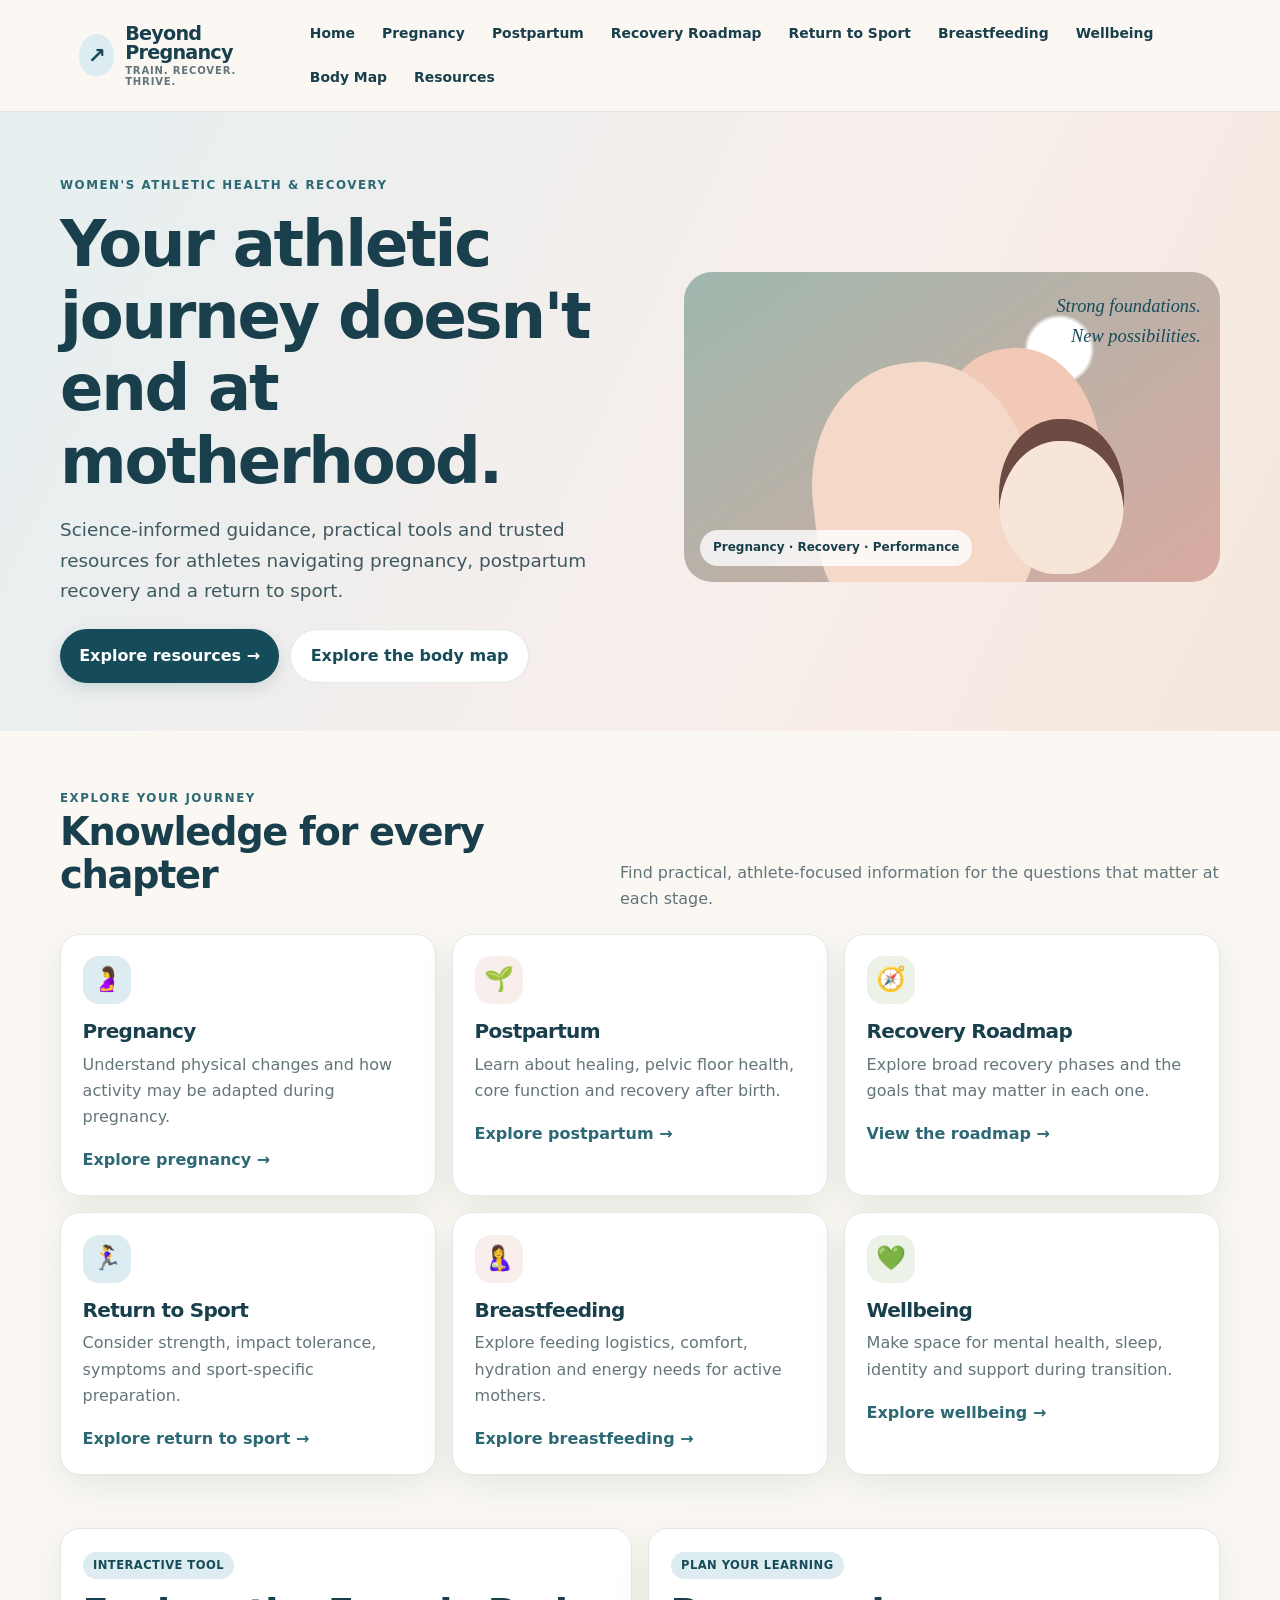
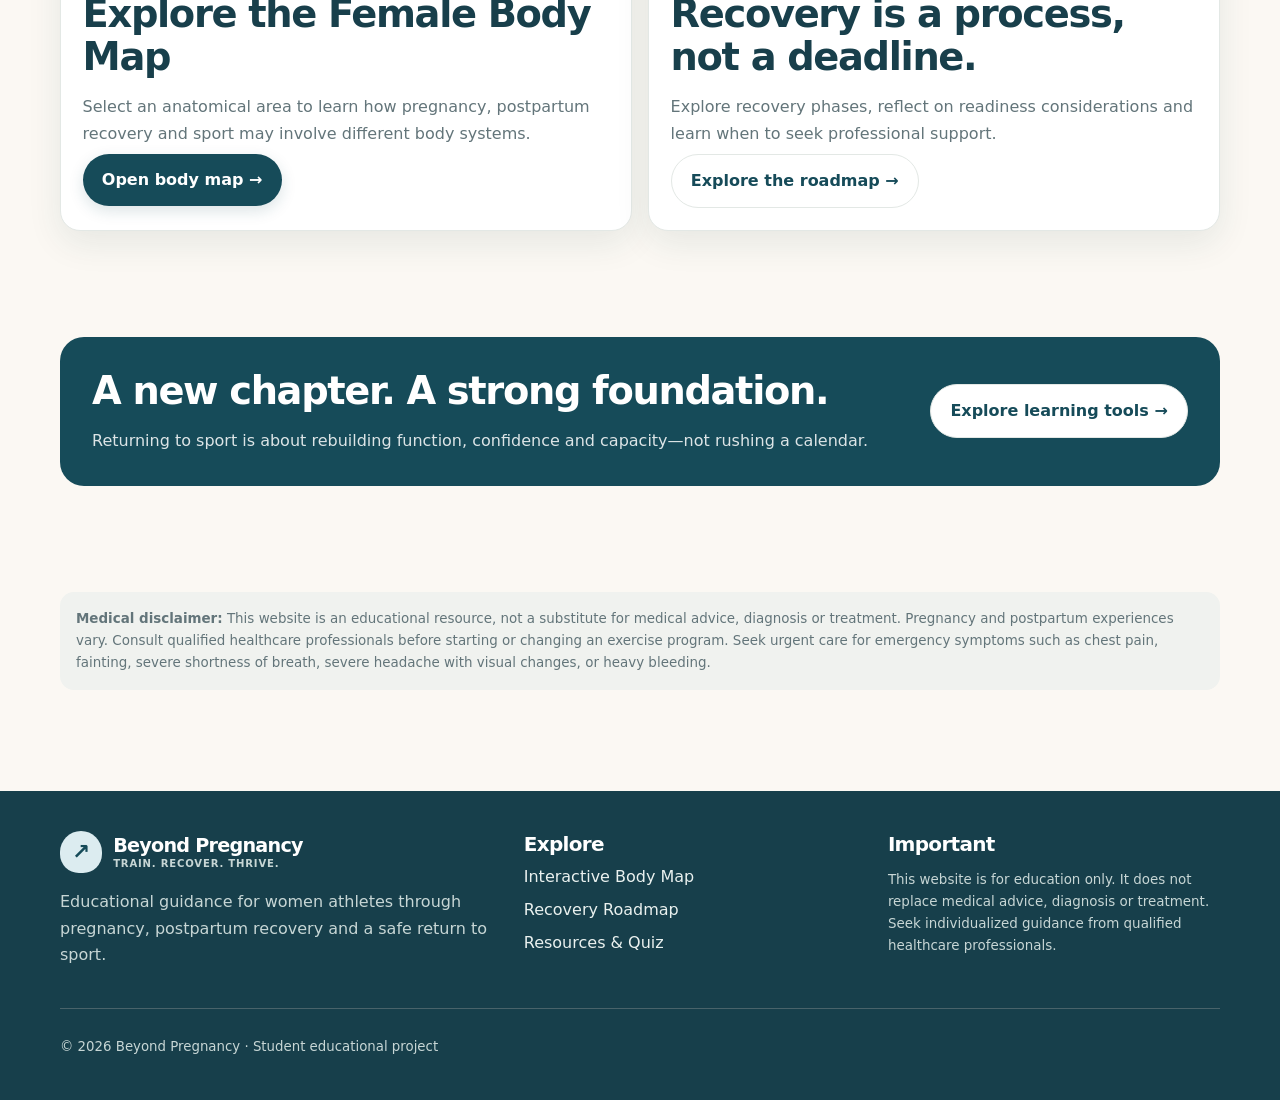
==== index.html @ d061c002 "Add files via upload versión inicial" ====
<!doctype html>
<html lang="en"><head><meta charset="utf-8"><meta name="viewport" content="width=device-width, initial-scale=1">
<meta name="description" content="Evidence-informed educational guidance for women athletes navigating pregnancy, postpartum recovery and a return to sport.">
<title>Home | Beyond Pregnancy</title><link rel="stylesheet" href="css/style.css">
<script defer src="js/main.js"></script></head>
<body><a class="skip-link" href="#main">Skip to content</a>
<header class="site-header"><div class="header-inner"><a class="brand" href="index.html"><span class="brand-mark">↗</span><span>Beyond Pregnancy<small>TRAIN. RECOVER. THRIVE.</small></span></a>
<button class="menu-toggle" aria-expanded="false" aria-label="Toggle navigation">☰</button><nav class="nav" aria-label="Main navigation">
<a href="index.html">Home</a><a href="pages/pregnancy.html">Pregnancy</a><a href="pages/postpartum.html">Postpartum</a><a href="pages/recovery-roadmap.html">Recovery Roadmap</a><a href="pages/return-to-sport.html">Return to Sport</a><a href="pages/breastfeeding.html">Breastfeeding</a><a href="pages/wellbeing.html">Wellbeing</a><a href="pages/body-map.html">Body Map</a><a href="pages/resources.html">Resources</a>
</nav></div></header>

<main id="main">
<section class="hero"><div class="container hero-grid"><div><span class="eyebrow">Women's athletic health & recovery</span><h1>Your athletic journey doesn't end at motherhood.</h1><p class="lead">Science-informed guidance, practical tools and trusted resources for athletes navigating pregnancy, postpartum recovery and a return to sport.</p><div class="button-row"><a class="button" href="pages/resources.html">Explore resources →</a><a class="button secondary" href="pages/body-map.html">Explore the body map</a></div></div><div class="hero-art" role="img" aria-label="Abstract illustration representing an athletic mother and baby"><div class="hero-quote">Strong foundations.<br>New possibilities.</div><div class="hero-caption">Pregnancy · Recovery · Performance</div></div></div></section>
<section class="section"><div class="container"><div class="section-head"><div><span class="eyebrow">Explore your journey</span><h2>Knowledge for every chapter</h2></div><p>Find practical, athlete-focused information for the questions that matter at each stage.</p></div>
<div class="grid grid-3">
<article class="card"><div class="card-icon">🤰</div><h3>Pregnancy</h3><p>Understand physical changes and how activity may be adapted during pregnancy.</p><a class="card-link" href="pages/pregnancy.html">Explore pregnancy →</a></article>
<article class="card"><div class="card-icon">🌱</div><h3>Postpartum</h3><p>Learn about healing, pelvic floor health, core function and recovery after birth.</p><a class="card-link" href="pages/postpartum.html">Explore postpartum →</a></article>
<article class="card"><div class="card-icon">🧭</div><h3>Recovery Roadmap</h3><p>Explore broad recovery phases and the goals that may matter in each one.</p><a class="card-link" href="pages/recovery-roadmap.html">View the roadmap →</a></article>
<article class="card"><div class="card-icon">🏃‍♀️</div><h3>Return to Sport</h3><p>Consider strength, impact tolerance, symptoms and sport-specific preparation.</p><a class="card-link" href="pages/return-to-sport.html">Explore return to sport →</a></article>
<article class="card"><div class="card-icon">🤱</div><h3>Breastfeeding</h3><p>Explore feeding logistics, comfort, hydration and energy needs for active mothers.</p><a class="card-link" href="pages/breastfeeding.html">Explore breastfeeding →</a></article>
<article class="card"><div class="card-icon">💚</div><h3>Wellbeing</h3><p>Make space for mental health, sleep, identity and support during transition.</p><a class="card-link" href="pages/wellbeing.html">Explore wellbeing →</a></article>
</div></div></section>
<section class="section" style="padding-top:0"><div class="container grid grid-2">
<article class="card"><span class="pill">Interactive tool</span><h2 style="margin-top:.8rem">Explore the Female Body Map</h2><p>Select an anatomical area to learn how pregnancy, postpartum recovery and sport may involve different body systems.</p><a class="button" href="pages/body-map.html">Open body map →</a></article>
<article class="card"><span class="pill">Plan your learning</span><h2 style="margin-top:.8rem">Recovery is a process, not a deadline.</h2><p>Explore recovery phases, reflect on readiness considerations and learn when to seek professional support.</p><a class="button secondary" href="pages/recovery-roadmap.html">Explore the roadmap →</a></article>
</div></section>
<section class="section"><div class="container callout"><div><h2>A new chapter. A strong foundation.</h2><p>Returning to sport is about rebuilding function, confidence and capacity—not rushing a calendar.</p></div><a class="button secondary" href="pages/resources.html">Explore learning tools →</a></div></section>
<section class="section"><div class="container disclaimer"><strong>Medical disclaimer:</strong> This website is an educational resource, not a substitute for medical advice, diagnosis or treatment. Pregnancy and postpartum experiences vary. Consult qualified healthcare professionals before starting or changing an exercise program. Seek urgent care for emergency symptoms such as chest pain, fainting, severe shortness of breath, severe headache with visual changes, or heavy bleeding.</div></section>
</main>
<footer class="site-footer"><div class="container footer-grid"><div><a class="brand" style="color:white" href="index.html"><span class="brand-mark">↗</span><span>Beyond Pregnancy<small>TRAIN. RECOVER. THRIVE.</small></span></a><p>Educational guidance for women athletes through pregnancy, postpartum recovery and a safe return to sport.</p></div><div><h3 style="color:white">Explore</h3><div class="footer-links"><a href="pages/body-map.html">Interactive Body Map</a><a href="pages/recovery-roadmap.html">Recovery Roadmap</a><a href="pages/resources.html">Resources & Quiz</a></div></div><div><h3 style="color:white">Important</h3><p class="small">This website is for education only. It does not replace medical advice, diagnosis or treatment. Seek individualized guidance from qualified healthcare professionals.</p></div></div><div class="container"><hr style="border-color:#49636a"><small>© <span data-year></span> Beyond Pregnancy · Student educational project</small></div></footer></body></html>
---- css/style.css ----
:root{
 --ink:#183f4b;--deep:#164b59;--teal:#2d6975;--sage:#a9bca7;--sage-light:#edf2e9;
 --rose:#d9aaa1;--rose-light:#f8eeeb;--sky:#dcecf0;--cream:#fbf8f3;--paper:#fff;
 --muted:#63757a;--line:#e3e8e5;--shadow:0 12px 35px rgba(25,61,69,.09);
 --radius:20px;--max:1160px
}
*{box-sizing:border-box}
html{scroll-behavior:smooth}
body{margin:0;background:var(--cream);color:var(--ink);font-family:Inter,ui-sans-serif,system-ui,-apple-system,"Segoe UI",sans-serif;line-height:1.65}
a{color:var(--teal);text-decoration-thickness:1px;text-underline-offset:3px}
a:hover{color:#0d3540}
img{max-width:100%;display:block}
button,input,select,textarea{font:inherit}
button,.button{cursor:pointer}
.skip-link{position:absolute;left:-9999px;top:0;background:white;padding:1rem;z-index:99}
.skip-link:focus{left:1rem}
.site-header{position:sticky;top:0;z-index:20;background:rgba(251,248,243,.96);backdrop-filter:blur(12px);border-bottom:1px solid var(--line)}
.header-inner{max-width:var(--max);margin:auto;padding:.8rem 1.2rem;display:flex;align-items:center;justify-content:space-between;gap:1rem}
.brand{display:flex;align-items:center;gap:.7rem;text-decoration:none;color:var(--ink);font-weight:850;letter-spacing:-.04em;font-size:1.2rem;line-height:1}
.brand-mark{width:42px;height:42px;border-radius:50% 50% 45% 45%;background:var(--sky);display:grid;place-items:center;color:var(--deep);font-size:1.35rem}
.brand small{display:block;font-size:.63rem;letter-spacing:.08em;color:var(--muted);font-weight:650;margin-top:.25rem}
.nav{display:flex;align-items:center;gap:.25rem;flex-wrap:wrap}
.nav a{padding:.55rem .72rem;border-radius:999px;text-decoration:none;font-size:.87rem;font-weight:650;color:var(--ink)}
.nav a:hover,.nav a[aria-current="page"]{background:var(--deep);color:white}
.menu-toggle{display:none;background:white;border:1px solid var(--line);border-radius:12px;padding:.5rem .7rem;color:var(--ink)}
.container{width:min(var(--max),calc(100% - 2.2rem));margin-inline:auto}
.hero{padding:3.7rem 0 3rem;background:linear-gradient(115deg,#e5eff0 0%,#f8eeeb 62%,#f4e7dc 100%);overflow:hidden}
.hero-grid{display:grid;grid-template-columns:1.05fr .95fr;gap:2rem;align-items:center}
.eyebrow{text-transform:uppercase;letter-spacing:.13em;font-size:.74rem;font-weight:800;color:var(--teal)}
h1,h2,h3{line-height:1.13;letter-spacing:-.035em;color:var(--ink)}
h1{font-size:clamp(2.5rem,5vw,4.6rem);margin:.65rem 0 1rem}
h2{font-size:clamp(1.8rem,3vw,2.5rem);margin:0 0 1rem}
h3{font-size:1.25rem;margin:.1rem 0 .55rem}
.lead{font-size:1.15rem;color:#3f5960;max-width:650px}
.hero-art{min-height:310px;border-radius:28px;background:radial-gradient(circle at 70% 25%,#fff 0 7%,transparent 8%),linear-gradient(145deg,#9fb7ad,#d9aaa1);position:relative;overflow:hidden;display:grid;place-items:center}
.hero-art:before{content:"";position:absolute;width:220px;height:270px;border-radius:48% 48% 38% 38%;background:#f4d9c9;bottom:-50px;left:24%;transform:rotate(-7deg);box-shadow:100px -30px 0 -28px #f2c9b6}
.hero-art:after{content:"";position:absolute;width:125px;height:155px;border-radius:48% 48% 45% 45%;background:#f7e6d8;bottom:8px;right:18%;box-shadow:inset 0 22px 0 #6d4b42}
.hero-quote{position:absolute;right:1.2rem;top:1.2rem;max-width:170px;text-align:right;font-family:Georgia,serif;font-style:italic;font-size:1.15rem;color:#164b59}
.hero-caption{position:absolute;bottom:1rem;left:1rem;background:rgba(255,255,255,.8);padding:.5rem .8rem;border-radius:999px;font-size:.75rem;font-weight:700}
.button{display:inline-flex;align-items:center;justify-content:center;gap:.5rem;border:0;border-radius:999px;background:var(--deep);color:white;padding:.8rem 1.2rem;font-weight:750;text-decoration:none;box-shadow:0 5px 15px rgba(22,75,89,.15)}
.button:hover{background:#0e3945;color:white;transform:translateY(-1px)}
.button.secondary{background:white;color:var(--deep);border:1px solid var(--line);box-shadow:none}
.button.soft{background:var(--sage-light);color:var(--ink);box-shadow:none}
.button-row{display:flex;gap:.7rem;flex-wrap:wrap;margin-top:1.4rem}
.section{padding:3.3rem 0}
.section-head{display:flex;justify-content:space-between;align-items:end;gap:1rem;margin-bottom:1.3rem}
.section-head p{max-width:600px;color:var(--muted);margin:0}
.grid{display:grid;gap:1rem}
.grid-3{grid-template-columns:repeat(3,1fr)}
.grid-2{grid-template-columns:repeat(2,1fr)}
.card{background:white;border:1px solid var(--line);border-radius:var(--radius);padding:1.35rem;box-shadow:var(--shadow)}
.card p{color:var(--muted);margin:.45rem 0}
.card-icon{width:48px;height:48px;border-radius:16px;background:var(--sky);display:grid;place-items:center;font-size:1.5rem;margin-bottom:1rem}
.card:nth-child(3n+2) .card-icon{background:var(--rose-light)}
.card:nth-child(3n) .card-icon{background:var(--sage-light)}
.card-link{display:inline-flex;gap:.4rem;align-items:center;font-weight:750;text-decoration:none;margin-top:.6rem}
.pill{display:inline-flex;background:var(--sky);color:var(--deep);border-radius:999px;padding:.25rem .65rem;font-size:.72rem;font-weight:800;letter-spacing:.04em;text-transform:uppercase}
.callout{background:var(--deep);color:white;border-radius:24px;padding:2rem;display:flex;justify-content:space-between;align-items:center;gap:1.5rem}
.callout h2,.callout p{color:white}.callout p{opacity:.85;margin:0}
.page-hero{padding:3rem 0 2.4rem;background:linear-gradient(110deg,#e5eff0,#f8eeeb)}
.page-hero h1{font-size:clamp(2.3rem,4vw,3.6rem)}
.breadcrumb{font-size:.82rem;color:var(--muted);margin-bottom:.8rem}
.content-layout{display:grid;grid-template-columns:minmax(0,1fr) 280px;gap:2rem;align-items:start}
.prose{max-width:780px}
.prose p,.prose li{color:#455d63}
.prose h2{font-size:1.7rem;margin-top:2rem}
.prose h3{margin-top:1.4rem}
.prose ul{padding-left:1.3rem}
.side-note{background:var(--sage-light);border-radius:18px;padding:1.2rem;position:sticky;top:100px}
.note{border-left:4px solid var(--rose);padding:.9rem 1rem;background:var(--rose-light);border-radius:0 12px 12px 0;margin:1.2rem 0}
.disclaimer{font-size:.84rem;color:var(--muted);background:#f0f2ef;border-radius:14px;padding:1rem}
.tag-list{display:flex;gap:.4rem;flex-wrap:wrap;margin:.8rem 0}
.tag{font-size:.76rem;background:#f1f4f2;border:1px solid var(--line);border-radius:999px;padding:.25rem .65rem}
.tool-panel{background:white;border:1px solid var(--line);border-radius:22px;padding:1.4rem;box-shadow:var(--shadow)}
.tool-panel h2{font-size:1.55rem}
.progress{height:9px;background:#edf1ee;border-radius:999px;overflow:hidden}
.progress span{height:100%;display:block;background:#6d9b82;width:0;transition:width .2s}
.check-row{display:flex;gap:.7rem;align-items:flex-start;padding:.8rem 0;border-bottom:1px solid var(--line)}
.check-row:last-child{border:0}
.check-row input{margin-top:.35rem;accent-color:var(--teal);width:18px;height:18px}
.field{display:grid;gap:.35rem;margin:.8rem 0}
.field label{font-weight:750;font-size:.9rem}
.field input,.field select,.field textarea{border:1px solid #cfd9d5;border-radius:12px;padding:.7rem .8rem;background:white;color:var(--ink);width:100%}
fieldset{border:0;padding:0;margin:0}
fieldset legend{font-weight:800;margin-bottom:.5rem}
.radio-list{display:grid;gap:.55rem}
.radio-list label{display:flex;gap:.6rem;align-items:center}
.radio-list input{accent-color:var(--teal)}
.bodymap-layout{display:grid;grid-template-columns:minmax(270px,.9fr) 1.1fr;gap:1.5rem;align-items:start}
.bodymap-figure{background:linear-gradient(160deg,#eef4f1,#f9efec);border-radius:22px;padding:1rem;min-height:520px;display:grid;place-items:center}
.bodymap-figure svg{width:100%;max-height:540px}
.hotspot{fill:#d9aaa1;stroke:#fff;stroke-width:3;cursor:pointer;transition:.2s}
.hotspot:hover,.hotspot.active{fill:#1e6977;stroke:#f5d8d1;stroke-width:5}
.anatomy-shape{fill:#e7c7b9;stroke:#a77e74;stroke-width:2}
.anatomy-detail{fill:none;stroke:#ad8278;stroke-width:2;stroke-linecap:round}
.bodymap-buttons{display:flex;gap:.45rem;flex-wrap:wrap;margin:.8rem 0}
.bodymap-buttons button,.stage-tabs button,.tab-button{border:1px solid var(--line);background:white;border-radius:999px;padding:.55rem .8rem;color:var(--ink);font-weight:700}
.bodymap-buttons button.active,.stage-tabs button.active,.tab-button.active{background:var(--deep);color:white;border-color:var(--deep)}
.stage-tabs{display:flex;gap:.4rem;flex-wrap:wrap;margin:1rem 0}
.stage-tabs button{font-size:.82rem}
.info-list{padding-left:1.2rem;color:#455d63}
.metric{display:flex;justify-content:space-between;align-items:center;gap:1rem}
.small{font-size:.84rem;color:var(--muted)}
.quiz-option{display:block;width:100%;text-align:left;padding:.85rem 1rem;border:1px solid var(--line);background:white;border-radius:12px;margin:.55rem 0;color:var(--ink)}
.quiz-option:hover{border-color:var(--teal);background:#f3f8f6}
.quiz-option.correct{border-color:#579274;background:#edf6ef}
.quiz-option.incorrect{border-color:#c97e70;background:#fbefec}
.site-footer{background:#173f4b;color:#eaf1ef;padding:2.5rem 0;margin-top:3rem}
.footer-grid{display:grid;grid-template-columns:1.3fr 1fr 1fr;gap:2rem}
.site-footer a{color:#eaf1ef}
.site-footer p,.site-footer small{color:#c7d6d5}
.footer-links{display:grid;gap:.4rem}
.footer-links a{text-decoration:none}
hr{border:0;border-top:1px solid var(--line);margin:1.5rem 0}
@media(max-width:850px){
 .nav{display:none;position:absolute;top:68px;left:0;right:0;background:var(--cream);padding:1rem 1.2rem;border-bottom:1px solid var(--line);box-shadow:var(--shadow)}
 .nav.open{display:grid;grid-template-columns:repeat(2,1fr)}
 .menu-toggle{display:block}
 .hero-grid,.content-layout,.bodymap-layout{grid-template-columns:1fr}
 .hero-art{min-height:250px}
 .grid-3{grid-template-columns:repeat(2,1fr)}
 .side-note{position:static}
}
@media(max-width:580px){
 .grid-3,.grid-2,.footer-grid{grid-template-columns:1fr}
 .hero{padding:2.4rem 0}
 .section{padding:2.4rem 0}
 .callout{display:block;padding:1.4rem}
 .callout .button{margin-top:1rem}
 .bodymap-figure{min-height:390px}
}
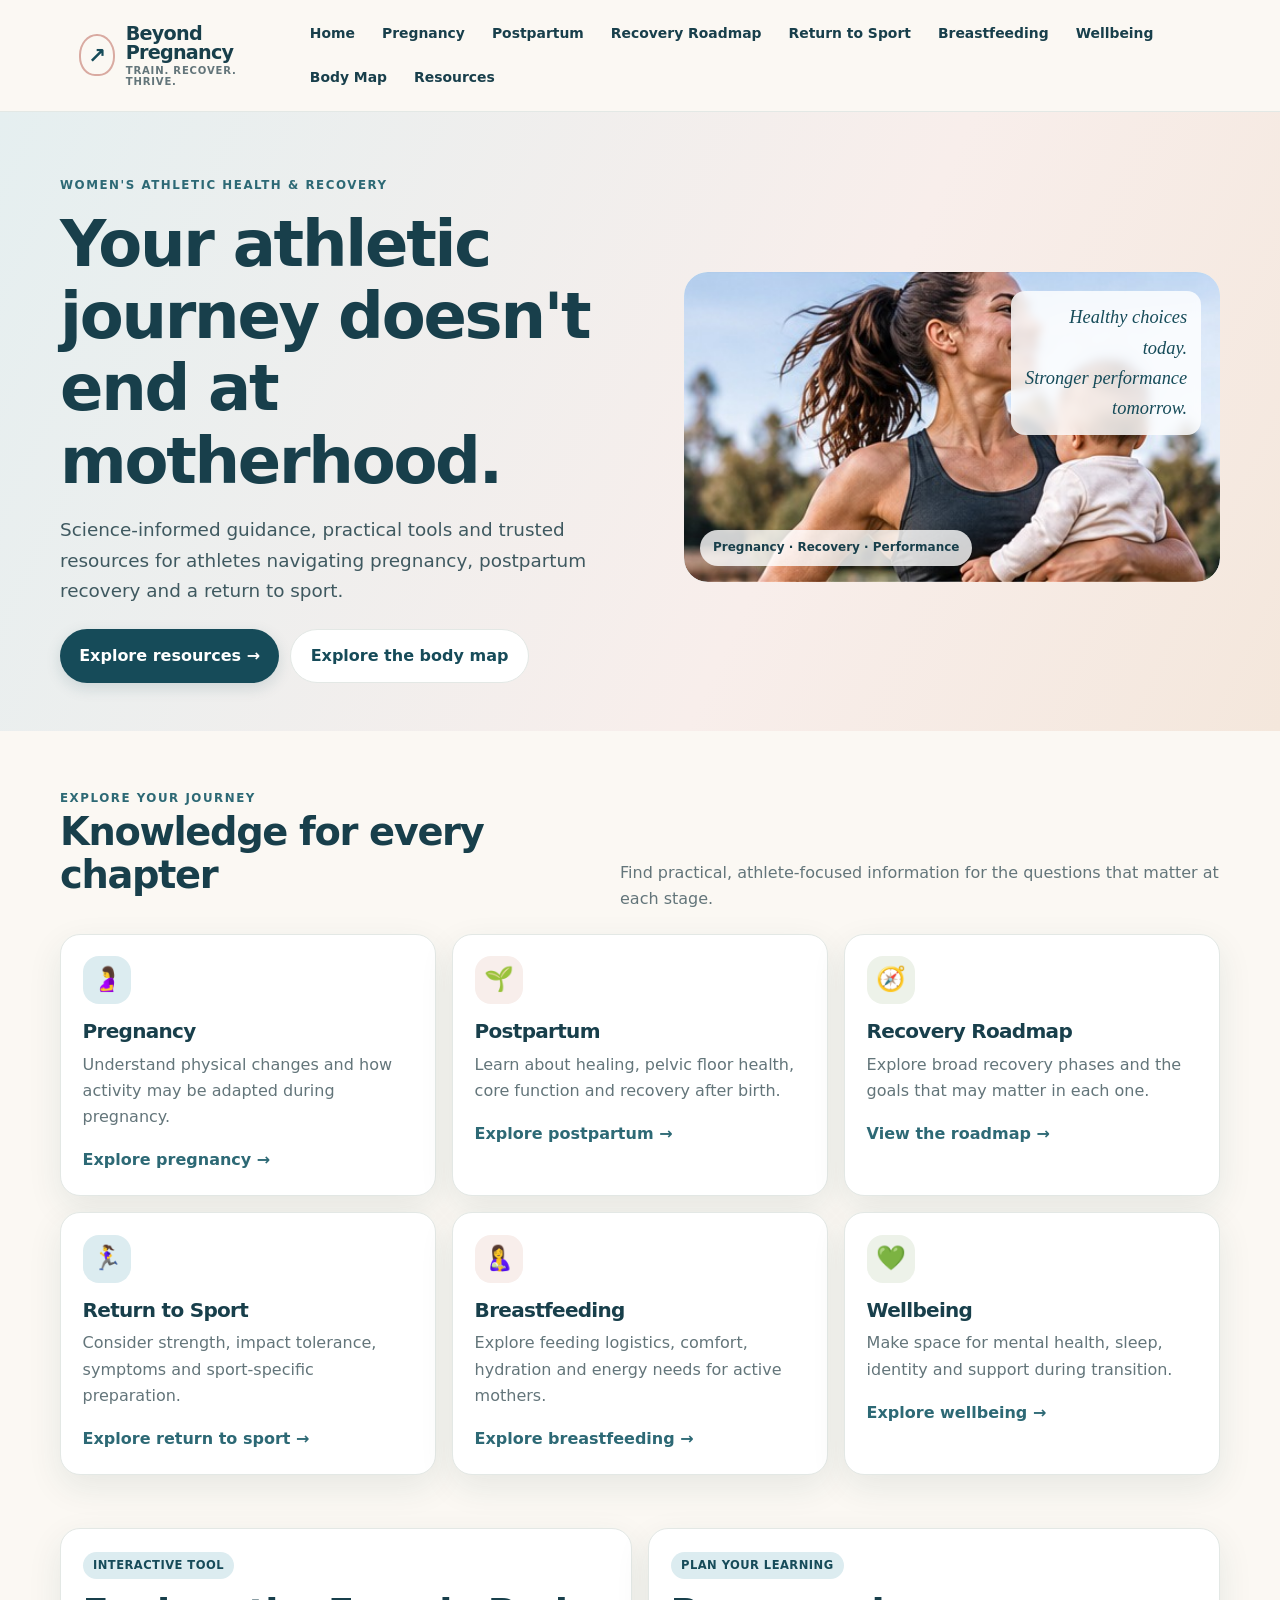
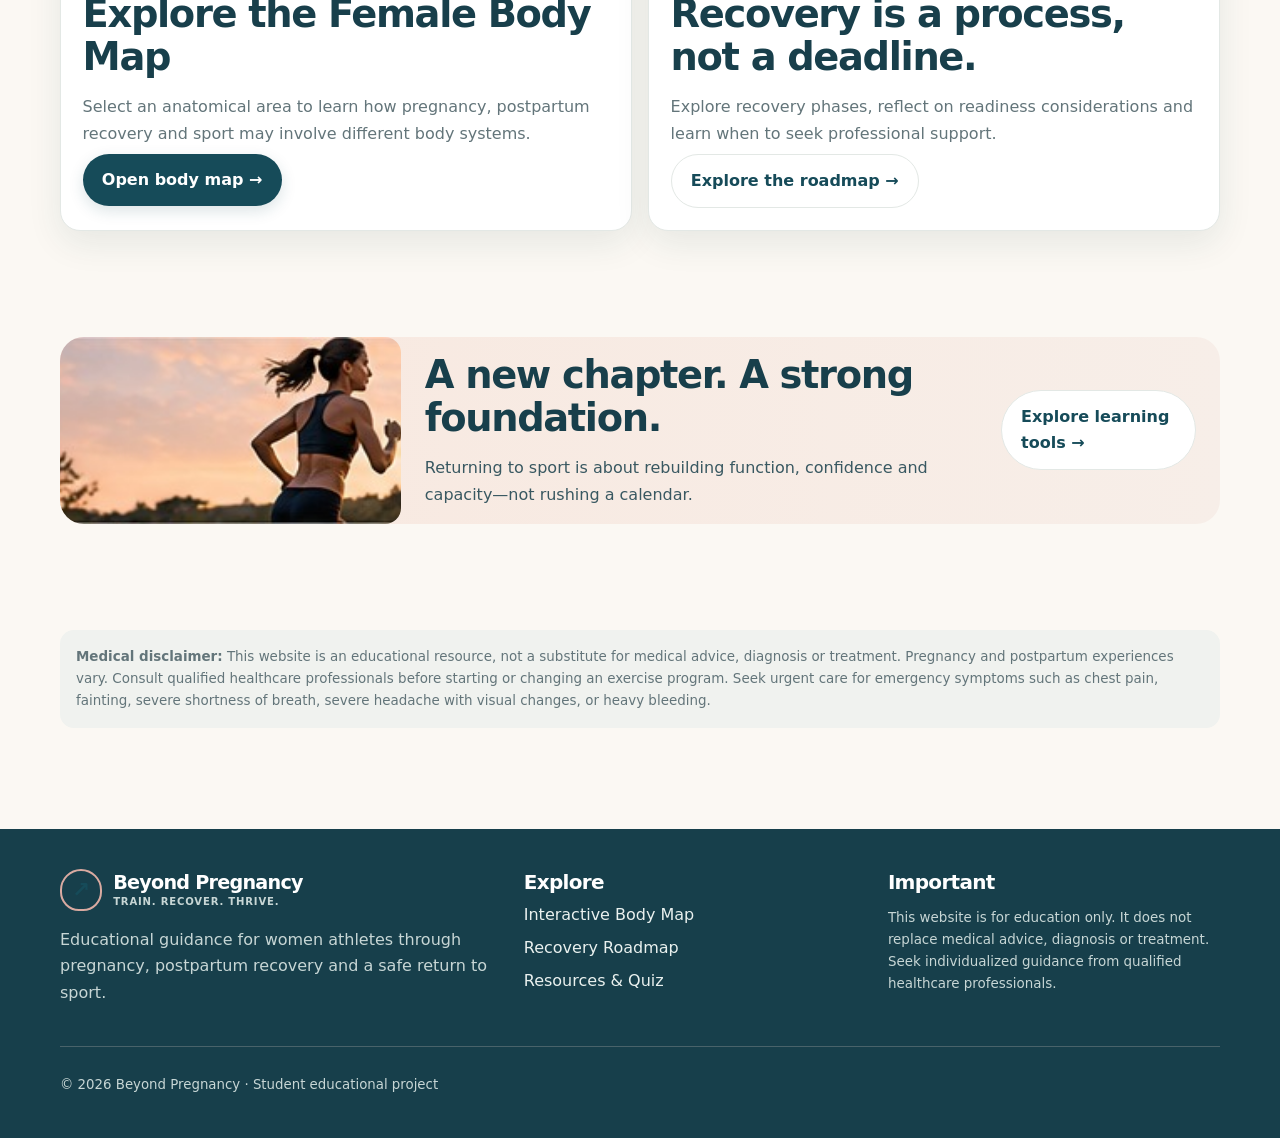
==== commit 9dfffe8e: "Add files via upload versión 2" ====
--- a/index.html
+++ b/index.html
@@ -10,7 +10,7 @@
 </nav></div></header>
 
 <main id="main">
-<section class="hero"><div class="container hero-grid"><div><span class="eyebrow">Women's athletic health & recovery</span><h1>Your athletic journey doesn't end at motherhood.</h1><p class="lead">Science-informed guidance, practical tools and trusted resources for athletes navigating pregnancy, postpartum recovery and a return to sport.</p><div class="button-row"><a class="button" href="pages/resources.html">Explore resources →</a><a class="button secondary" href="pages/body-map.html">Explore the body map</a></div></div><div class="hero-art" role="img" aria-label="Abstract illustration representing an athletic mother and baby"><div class="hero-quote">Strong foundations.<br>New possibilities.</div><div class="hero-caption">Pregnancy · Recovery · Performance</div></div></div></section>
+<section class="hero"><div class="container hero-grid"><div><span class="eyebrow">Women's athletic health & recovery</span><h1>Your athletic journey doesn't end at motherhood.</h1><p class="lead">Science-informed guidance, practical tools and trusted resources for athletes navigating pregnancy, postpartum recovery and a return to sport.</p><div class="button-row"><a class="button" href="pages/resources.html">Explore resources →</a><a class="button secondary" href="pages/body-map.html">Explore the body map</a></div></div><div class="hero-art"><img src="images/hero/mother-athlete-baby.jpg" alt="Athletic mother holding her baby at an outdoor running track"><div class="hero-quote">Healthy choices today.<br>Stronger performance tomorrow.</div><div class="hero-caption">Pregnancy · Recovery · Performance</div></div></div></section>
 <section class="section"><div class="container"><div class="section-head"><div><span class="eyebrow">Explore your journey</span><h2>Knowledge for every chapter</h2></div><p>Find practical, athlete-focused information for the questions that matter at each stage.</p></div>
 <div class="grid grid-3">
 <article class="card"><div class="card-icon">🤰</div><h3>Pregnancy</h3><p>Understand physical changes and how activity may be adapted during pregnancy.</p><a class="card-link" href="pages/pregnancy.html">Explore pregnancy →</a></article>
@@ -24,7 +24,7 @@
 <article class="card"><span class="pill">Interactive tool</span><h2 style="margin-top:.8rem">Explore the Female Body Map</h2><p>Select an anatomical area to learn how pregnancy, postpartum recovery and sport may involve different body systems.</p><a class="button" href="pages/body-map.html">Open body map →</a></article>
 <article class="card"><span class="pill">Plan your learning</span><h2 style="margin-top:.8rem">Recovery is a process, not a deadline.</h2><p>Explore recovery phases, reflect on readiness considerations and learn when to seek professional support.</p><a class="button secondary" href="pages/recovery-roadmap.html">Explore the roadmap →</a></article>
 </div></section>
-<section class="section"><div class="container callout"><div><h2>A new chapter. A strong foundation.</h2><p>Returning to sport is about rebuilding function, confidence and capacity—not rushing a calendar.</p></div><a class="button secondary" href="pages/resources.html">Explore learning tools →</a></div></section>
+<section class="section"><div class="container callout"><img class="callout-image" src="images/hero/runner-sunset.jpg" alt="Athlete running outdoors at sunset"><div><h2>A new chapter. A strong foundation.</h2><p>Returning to sport is about rebuilding function, confidence and capacity—not rushing a calendar.</p></div><a class="button secondary" href="pages/resources.html">Explore learning tools →</a></div></section>
 <section class="section"><div class="container disclaimer"><strong>Medical disclaimer:</strong> This website is an educational resource, not a substitute for medical advice, diagnosis or treatment. Pregnancy and postpartum experiences vary. Consult qualified healthcare professionals before starting or changing an exercise program. Seek urgent care for emergency symptoms such as chest pain, fainting, severe shortness of breath, severe headache with visual changes, or heavy bleeding.</div></section>
 </main>
 <footer class="site-footer"><div class="container footer-grid"><div><a class="brand" style="color:white" href="index.html"><span class="brand-mark">↗</span><span>Beyond Pregnancy<small>TRAIN. RECOVER. THRIVE.</small></span></a><p>Educational guidance for women athletes through pregnancy, postpartum recovery and a safe return to sport.</p></div><div><h3 style="color:white">Explore</h3><div class="footer-links"><a href="pages/body-map.html">Interactive Body Map</a><a href="pages/recovery-roadmap.html">Recovery Roadmap</a><a href="pages/resources.html">Resources & Quiz</a></div></div><div><h3 style="color:white">Important</h3><p class="small">This website is for education only. It does not replace medical advice, diagnosis or treatment. Seek individualized guidance from qualified healthcare professionals.</p></div></div><div class="container"><hr style="border-color:#49636a"><small>© <span data-year></span> Beyond Pregnancy · Student educational project</small></div></footer></body></html>
--- a/css/style.css
+++ b/css/style.css
@@ -34,10 +34,12 @@
 h3{font-size:1.25rem;margin:.1rem 0 .55rem}
 .lead{font-size:1.15rem;color:#3f5960;max-width:650px}
 .hero-art{min-height:310px;border-radius:28px;background:radial-gradient(circle at 70% 25%,#fff 0 7%,transparent 8%),linear-gradient(145deg,#9fb7ad,#d9aaa1);position:relative;overflow:hidden;display:grid;place-items:center}
-.hero-art:before{content:"";position:absolute;width:220px;height:270px;border-radius:48% 48% 38% 38%;background:#f4d9c9;bottom:-50px;left:24%;transform:rotate(-7deg);box-shadow:100px -30px 0 -28px #f2c9b6}
-.hero-art:after{content:"";position:absolute;width:125px;height:155px;border-radius:48% 48% 45% 45%;background:#f7e6d8;bottom:8px;right:18%;box-shadow:inset 0 22px 0 #6d4b42}
+.hero-art:before{display:none;/* replaced by photography */
+content:"";position:absolute;width:220px;height:270px;border-radius:48% 48% 38% 38%;background:#f4d9c9;bottom:-50px;left:24%;transform:rotate(-7deg);box-shadow:100px -30px 0 -28px #f2c9b6}
+.hero-art:after{display:none;/* replaced by photography */
+content:"";position:absolute;width:125px;height:155px;border-radius:48% 48% 45% 45%;background:#f7e6d8;bottom:8px;right:18%;box-shadow:inset 0 22px 0 #6d4b42}
 .hero-quote{position:absolute;right:1.2rem;top:1.2rem;max-width:170px;text-align:right;font-family:Georgia,serif;font-style:italic;font-size:1.15rem;color:#164b59}
-.hero-caption{position:absolute;bottom:1rem;left:1rem;background:rgba(255,255,255,.8);padding:.5rem .8rem;border-radius:999px;font-size:.75rem;font-weight:700}
+.hero-art img{position:absolute;inset:0;width:100%;height:100%;object-fit:cover;object-position:center 38%;border-radius:inherit}.hero-caption{position:absolute;bottom:1rem;left:1rem;background:rgba(255,255,255,.8);padding:.5rem .8rem;border-radius:999px;font-size:.75rem;font-weight:700}
 .button{display:inline-flex;align-items:center;justify-content:center;gap:.5rem;border:0;border-radius:999px;background:var(--deep);color:white;padding:.8rem 1.2rem;font-weight:750;text-decoration:none;box-shadow:0 5px 15px rgba(22,75,89,.15)}
 .button:hover{background:#0e3945;color:white;transform:translateY(-1px)}
 .button.secondary{background:white;color:var(--deep);border:1px solid var(--line);box-shadow:none}
@@ -56,9 +58,9 @@
 .card:nth-child(3n) .card-icon{background:var(--sage-light)}
 .card-link{display:inline-flex;gap:.4rem;align-items:center;font-weight:750;text-decoration:none;margin-top:.6rem}
 .pill{display:inline-flex;background:var(--sky);color:var(--deep);border-radius:999px;padding:.25rem .65rem;font-size:.72rem;font-weight:800;letter-spacing:.04em;text-transform:uppercase}
-.callout{background:var(--deep);color:white;border-radius:24px;padding:2rem;display:flex;justify-content:space-between;align-items:center;gap:1.5rem}
-.callout h2,.callout p{color:white}.callout p{opacity:.85;margin:0}
-.page-hero{padding:3rem 0 2.4rem;background:linear-gradient(110deg,#e5eff0,#f8eeeb)}
+.callout{background:linear-gradient(90deg,#f8e8df,#f7eee8);color:var(--ink);border-radius:24px;padding:1rem 1.5rem 1rem 0;display:flex;justify-content:space-between;align-items:center;gap:1.5rem;overflow:hidden}.callout h2,.callout p{color:var(--ink)}.callout-image{width:30%;align-self:stretch;object-fit:cover;min-height:120px;border-radius:16px;margin:-1rem 0 -1rem 0}
+.callout p{opacity:.85;margin:0}
+.page-hero{padding:3rem 0 2.4rem;background:linear-gradient(90deg,rgba(229,239,240,.98) 0%,rgba(248,238,235,.94) 58%,rgba(248,238,235,.45) 100%),url("../images/hero/mother-athlete-baby.jpg") right center/auto 100% no-repeat}
 .page-hero h1{font-size:clamp(2.3rem,4vw,3.6rem)}
 .breadcrumb{font-size:.82rem;color:var(--muted);margin-bottom:.8rem}
 .content-layout{display:grid;grid-template-columns:minmax(0,1fr) 280px;gap:2rem;align-items:start}
@@ -130,3 +132,23 @@
  .callout .button{margin-top:1rem}
  .bodymap-figure{min-height:390px}
 }
+
+/* Beyond Pregnancy visual refresh */
+.anatomy-image-wrap{position:relative;width:min(100%,360px);aspect-ratio:360/610;max-height:540px;margin:auto}
+.anatomy-image{position:absolute;inset:0;width:100%;height:100%;object-fit:contain;object-position:center}
+.anatomy-image-wrap svg{position:absolute;inset:0;width:100%;height:100%;max-height:none;overflow:visible}
+.hero-art{border-radius:24px;background:#dcecf0}
+.hero-quote{background:rgba(255,255,255,.82);padding:.7rem .85rem;border-radius:14px;backdrop-filter:blur(5px);max-width:190px}
+.brand-mark{background:transparent;border:2px solid var(--rose);font-weight:900}
+.card{transition:transform .2s ease,box-shadow .2s ease}
+.card:hover{transform:translateY(-3px);box-shadow:0 16px 38px rgba(25,61,69,.13)}
+@media(max-width:580px){
+ .page-hero{background:linear-gradient(90deg,rgba(229,239,240,.98),rgba(248,238,235,.9)),url("../images/hero/mother-athlete-baby.jpg") right center/auto 100% no-repeat}
+ .callout{display:flex;flex-direction:column;align-items:stretch;padding:1rem}
+ .callout-image{width:100%;height:140px;margin:0}
+}
+
+.roadmap-feature{display:grid;grid-template-columns:minmax(180px,300px) 1fr;align-items:center;gap:1.2rem;margin:0 0 1.2rem;background:#fff;border:1px solid var(--line);border-radius:20px;padding:.8rem;box-shadow:var(--shadow)}
+.roadmap-feature img{width:100%;height:180px;object-fit:cover;border-radius:14px}
+.roadmap-feature figcaption{font-size:.95rem;color:var(--muted);font-weight:650;padding:1rem}
+@media(max-width:580px){.roadmap-feature{grid-template-columns:1fr}.roadmap-feature img{height:190px}}
